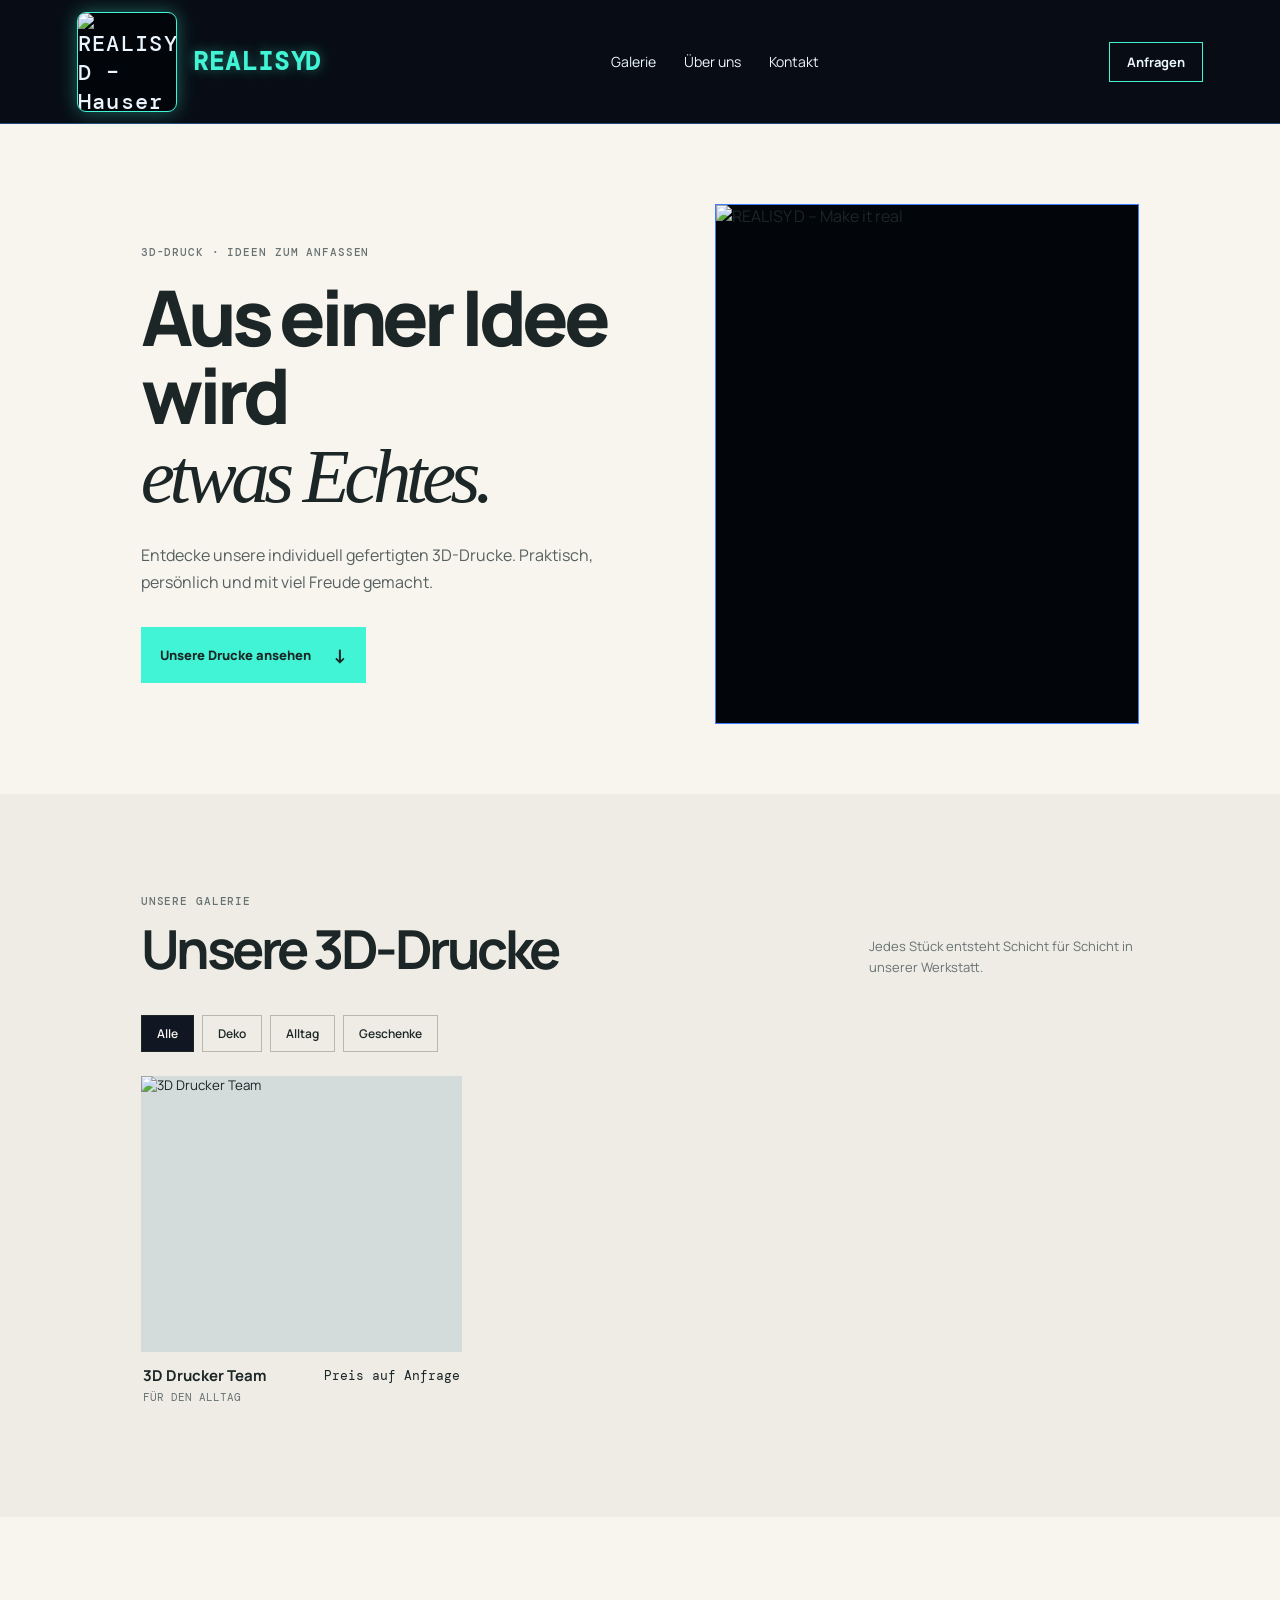
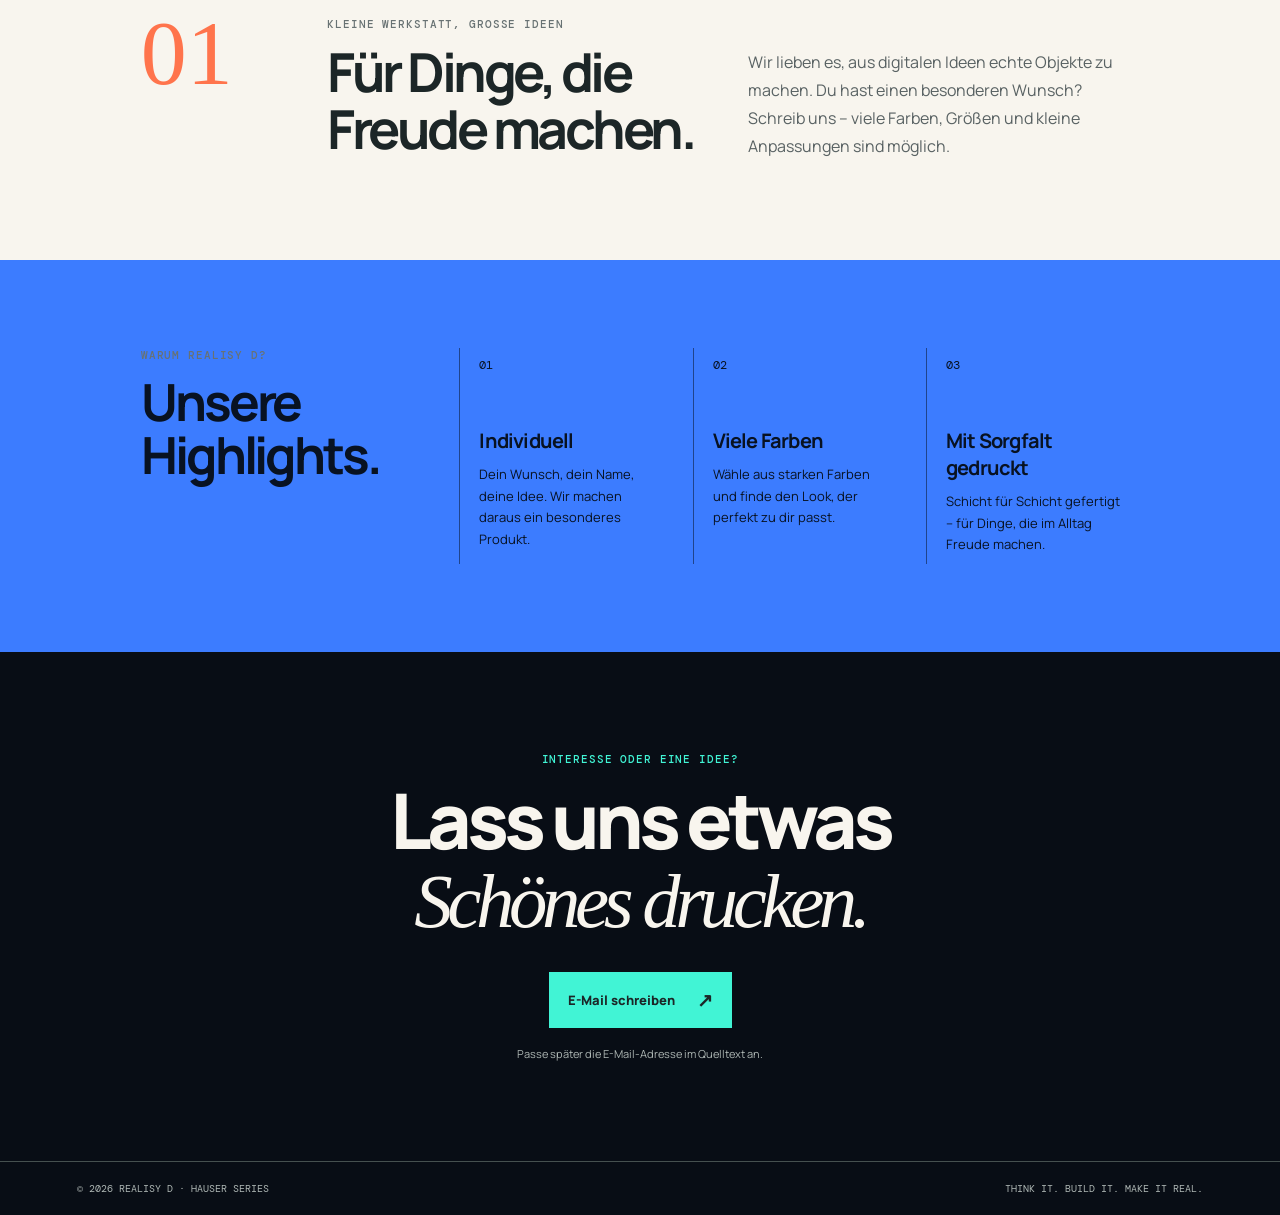
==== index.html @ a0987be8 "Website veröffentlichen" ====
<!doctype html>
<html lang="de">
  <head>
    <meta charset="UTF-8" />
    <meta name="viewport" content="width=device-width, initial-scale=1.0" />
    <meta name="description" content="3D Druck Galerie – handgemachte Ideen, bereit zum Entdecken." />
    <title>REALISY D | Hauser Series</title>
    <link rel="preconnect" href="https://fonts.googleapis.com" />
    <link rel="preconnect" href="https://fonts.gstatic.com" crossorigin />
    <link href="https://fonts.googleapis.com/css2?family=DM+Mono:wght@400;500&family=Manrope:wght@400;500;600;700;800&display=swap" rel="stylesheet" />
    <link rel="stylesheet" href="style.css" />
  </head>
  <body>
    <header class="site-header">
      <a class="brand" href="#start" aria-label="Zur Startseite"><img src="assets/realisy-d-logo.jpeg" alt="REALISY D – Hauser Series" /><span>REALISY<span class="brand-d">D</span></span></a>
      <nav aria-label="Hauptnavigation">
        <a href="#produkte">Galerie</a>
        <a href="#ueber-uns">Über uns</a>
        <a href="#kontakt">Kontakt</a>
      </nav>
      <a class="header-button" href="#kontakt">Anfragen</a>
    </header>

    <main id="start">
      <section class="hero">
        <div class="hero-copy">
          <p class="eyebrow">3D-DRUCK · IDEEN ZUM ANFASSEN</p>
          <h1>Aus einer Idee wird<br /><em>etwas Echtes.</em></h1>
          <p class="intro">Entdecke unsere individuell gefertigten 3D-Drucke. Praktisch, persönlich und mit viel Freude gemacht.</p>
          <a class="button" href="#produkte">Unsere Drucke ansehen <span>↓</span></a>
        </div>
        <div class="hero-art">
          <img src="assets/realisy-d-logo.jpeg" alt="REALISY D – Make it real" />
        </div>
      </section>

      <section id="produkte" class="products section">
        <div class="section-heading">
          <div><p class="eyebrow">UNSERE GALERIE</p><h2>Unsere 3D-Drucke</h2></div>
          <p class="section-note">Jedes Stück entsteht Schicht für Schicht in unserer Werkstatt.</p>
        </div>
        <div class="filter-row" role="group" aria-label="Produkte filtern">
          <button class="filter active" data-filter="alle">Alle</button>
          <button class="filter" data-filter="deko">Deko</button>
          <button class="filter" data-filter="alltag">Alltag</button>
          <button class="filter" data-filter="geschenk">Geschenke</button>
        </div>
        <div id="product-grid" class="product-grid"></div>
        <p id="empty-state" class="empty-state" hidden>Noch keine Produkte in dieser Kategorie.</p>
      </section>

      <section id="ueber-uns" class="story section">
        <div class="story-number">01</div>
        <div><p class="eyebrow">KLEINE WERKSTATT, GROSSE IDEEN</p><h2>Für Dinge, die<br />Freude machen.</h2></div>
        <p>Wir lieben es, aus digitalen Ideen echte Objekte zu machen. Du hast einen besonderen Wunsch? Schreib uns – viele Farben, Größen und kleine Anpassungen sind möglich.</p>
      </section>

      <section class="highlights">
        <div class="highlights-title"><p class="eyebrow">WARUM REALISY D?</p><h2>Unsere Highlights.</h2></div>
        <article><span>01</span><h3>Individuell</h3><p>Dein Wunsch, dein Name, deine Idee. Wir machen daraus ein besonderes Produkt.</p></article>
        <article><span>02</span><h3>Viele Farben</h3><p>Wähle aus starken Farben und finde den Look, der perfekt zu dir passt.</p></article>
        <article><span>03</span><h3>Mit Sorgfalt gedruckt</h3><p>Schicht für Schicht gefertigt – für Dinge, die im Alltag Freude machen.</p></article>
      </section>

      <section id="kontakt" class="contact">
        <p class="eyebrow">INTERESSE ODER EINE IDEE?</p>
        <h2>Lass uns etwas<br /><em>Schönes drucken.</em></h2>
        <a class="button light" href="mailto:deine-email@beispiel.de">E-Mail schreiben <span>↗</span></a>
        <p class="contact-hint">Passe später die E-Mail-Adresse im Quelltext an.</p>
      </section>
    </main>
    <footer><span>© <span id="year"></span> REALISY D · HAUSER SERIES</span><span>THINK IT. BUILD IT. MAKE IT REAL.</span></footer>
    <dialog id="product-dialog"><button class="close-dialog" aria-label="Fenster schließen">×</button><img id="dialog-image" alt="" /><div><p id="dialog-category" class="eyebrow"></p><h2 id="dialog-name"></h2><p id="dialog-description"></p><strong id="dialog-price"></strong></div></dialog>
    <script src="script.js"></script>
  </body>
</html>
---- style.css ----
:root{--ink:#1c2627;--paper:#f8f5ee;--lime:#c8ff55;--orange:#ff744c;--line:#d8d5cc}*{box-sizing:border-box}html{scroll-behavior:smooth}body{margin:0;background:var(--paper);color:var(--ink);font-family:Manrope,Arial,sans-serif}h1,h2,p{margin:0}.site-header{height:78px;padding:0 6vw;display:flex;align-items:center;justify-content:space-between;border-bottom:1px solid var(--line);position:relative;z-index:2}.brand{font-family:"DM Mono",monospace;font-size:16px;font-weight:500;color:var(--ink);text-decoration:none;letter-spacing:-1px}.brand span{color:var(--orange)}nav{display:flex;gap:28px}nav a{color:var(--ink);font-size:14px;text-decoration:none}.header-button{border:1px solid var(--ink);color:var(--ink);padding:10px 17px;text-decoration:none;font-size:13px;font-weight:700}.hero{min-height:600px;padding:80px 11vw 70px;display:grid;grid-template-columns:1.15fr .85fr;align-items:center;overflow:hidden}.eyebrow{font-family:"DM Mono",monospace;font-size:11px;letter-spacing:.08em;font-weight:500;color:#687273}.hero h1,.contact h2{font-size:clamp(44px,6vw,82px);line-height:1.02;letter-spacing:-.065em;margin:19px 0 25px;font-weight:800}.hero em,.contact em{font-family:Georgia,serif;font-weight:400;letter-spacing:-.07em}.intro{max-width:470px;font-size:16px;line-height:1.7;color:#566061}.button{display:inline-flex;gap:22px;align-items:center;margin-top:31px;background:var(--lime);color:var(--ink);padding:15px 19px;text-decoration:none;font-weight:800;font-size:13px}.button span{font-size:19px}.hero-art{position:relative;height:440px;min-width:390px;background:#202b2b;overflow:hidden}.hero-art p{position:absolute;bottom:27px;left:27px;color:var(--lime);font-family:"DM Mono",monospace;font-size:14px;line-height:1.28}.orbit{position:absolute;border:1px solid rgba(200,255,85,.4);border-radius:50%}.orbit-one{height:500px;width:500px;left:-60px;top:-38px}.orbit-two{height:340px;width:340px;left:22px;top:47px;border-color:rgba(255,116,76,.6)}.cube{position:absolute;width:155px;height:155px;top:124px;left:133px;transform:rotate(-24deg) skewY(16deg);background:var(--orange);box-shadow:13px 13px 0 #ba3c27}.cube:after{content:"";position:absolute;inset:25px;border:2px solid #202b2b}.cube i,.cube b,.cube strong{position:absolute;background:var(--lime);display:block}.cube i{height:10px;width:80px;top:32px;left:37px}.cube b{height:10px;width:50px;top:61px;left:52px}.cube strong{height:10px;width:68px;top:90px;left:43px}.section{padding:100px 11vw}.products{background:#eeece5}.section-heading{display:flex;justify-content:space-between;align-items:end}.section-heading h2,.story h2,.qr-section h2{font-size:clamp(35px,4.2vw,57px);letter-spacing:-.065em;line-height:1.05;margin-top:13px}.section-note{max-width:270px;font-size:13px;line-height:1.6;color:#687273}.filter-row{display:flex;gap:8px;margin:38px 0 24px}.filter{background:none;border:1px solid #b8b7b0;padding:9px 15px;font:600 12px Manrope;color:var(--ink);cursor:pointer}.filter.active,.filter:hover{background:var(--ink);color:var(--paper);border-color:var(--ink)}.product-grid{display:grid;grid-template-columns:repeat(3,1fr);gap:18px}.product-card{border:0;background:transparent;text-align:left;padding:0;cursor:pointer;font-family:inherit;color:var(--ink)}.product-image{aspect-ratio:1/.86;display:grid;place-items:center;overflow:hidden;background:#d4dcdb}.product-image img{width:100%;height:100%;object-fit:cover;transition:transform .3s}.product-card:hover img{transform:scale(1.04)}.product-info{display:flex;justify-content:space-between;gap:8px;padding:13px 2px}.product-info h3{font-size:15px;margin:0}.product-info p{font-family:"DM Mono",monospace;font-size:11px;color:#687273;margin-top:4px}.price{font-family:"DM Mono",monospace;font-size:13px;padding-top:2px}.empty-state{color:#687273}.story{display:grid;grid-template-columns:.4fr 1fr 1fr;gap:30px;align-items:start}.story-number{font-family:Georgia,serif;font-size:92px;color:var(--orange);line-height:.8}.story>p{padding-top:31px;font-size:16px;line-height:1.75;color:#596263;max-width:390px}.qr-section{padding:76px 11vw;background:var(--orange);display:grid;grid-template-columns:1fr 290px;align-items:center;gap:80px}.qr-section .eyebrow,.qr-section p{color:#542e26}.qr-section>div>p:not(.eyebrow){max-width:580px;font-size:14px;line-height:1.7;margin:22px 0}.qr-section label{font-size:12px;font-weight:800;display:block;margin-bottom:8px}.url-input{display:flex;max-width:560px}.url-input input{min-width:0;flex:1;border:1px solid var(--ink);border-right:0;padding:13px;font:13px "DM Mono",monospace;background:#ff8d6f}.url-input button{border:1px solid var(--ink);background:var(--ink);color:white;padding:0 14px;font:700 11px Manrope;cursor:pointer}.qr-card{min-height:287px;background:#fffaf0;padding:20px;display:grid;place-items:center;text-align:center}.qr-placeholder{width:200px;height:200px;border:2px dashed #a5a29a;display:grid;place-items:center;align-content:center;gap:7px}.qr-placeholder span{font:700 39px "DM Mono",monospace;color:#a5a29a}.qr-placeholder small{font-size:11px;color:#777}.qr-card img{width:200px;height:200px;image-rendering:pixelated}.download-link{font-size:11px;color:var(--ink);margin-top:12px}.contact{background:var(--ink);color:var(--paper);padding:100px 11vw;text-align:center}.contact .eyebrow{color:var(--lime)}.contact h2{margin:15px 0 0}.light{background:var(--paper);margin-top:31px}.contact-hint{font-size:11px;color:#aeb7b4;margin-top:18px}footer{background:var(--ink);border-top:1px solid #45504f;padding:20px 6vw;color:#aeb7b4;display:flex;justify-content:space-between;font:10px "DM Mono",monospace}dialog{border:0;padding:0;max-width:min(720px,90vw);background:#fffaf0;color:var(--ink);grid-template-columns:1fr 1fr;position:relative}dialog::backdrop{background:rgba(14,23,23,.7)}dialog img{width:100%;height:100%;min-height:330px;object-fit:cover}dialog div{padding:55px 34px 34px}dialog h2{font-size:32px;letter-spacing:-.05em;margin:12px 0}dialog div p:not(.eyebrow){font-size:14px;line-height:1.6;color:#596263;margin-bottom:22px}.close-dialog{position:absolute;right:10px;top:9px;border:0;border-radius:50%;width:31px;height:31px;background:var(--ink);color:white;font-size:24px;cursor:pointer;z-index:1}@media(max-width:700px){.site-header{padding:0 5vw;height:65px}.site-header nav{display:none}.header-button{padding:8px 12px}.hero{padding:60px 7vw;display:block;min-height:0}.hero-art{height:320px;min-width:0;margin-top:46px}.cube{transform:scale(.8) rotate(-24deg) skewY(16deg);left:30%;top:73px}.section{padding:70px 7vw}.section-heading{display:block}.section-note{margin-top:18px}.product-grid{grid-template-columns:repeat(2,1fr);gap:12px}.story{display:block}.story-number{margin-bottom:22px}.story>p{padding-top:20px}.qr-section{padding:65px 7vw;display:block}.qr-card{margin-top:42px;min-height:250px}.url-input input{width:45%}.url-input button{font-size:10px;padding:0 9px}footer{padding:17px 7vw;gap:15px;font-size:8px}dialog{grid-template-columns:1fr}dialog img{min-height:180px;height:230px}dialog div{padding:30px}}
.product-symbol{width:100%;height:100%;display:grid;place-items:center;font-family:Georgia,serif;font-size:clamp(58px,8vw,100px);color:rgba(28,38,39,.76)}
.site-header{background:#080d15;border-color:#264979}.site-header nav a,.header-button{color:#eaf5ff}.header-button{border-color:#41f4d5}.brand{display:flex;align-items:center;gap:9px;color:#eaf5ff;letter-spacing:.06em}.brand img{width:43px;height:43px;object-fit:cover;border-radius:50%;border:1px solid #41f4d5}.brand span{color:#41f4d5}.hero-art{background:#080d15;border:1px solid #3c7cff;box-shadow:16px 16px 0 #3c7cff}.hero-art img{width:100%;height:100%;object-fit:cover}.hero-art .orbit,.hero-art .cube,.hero-art p{display:none}.button{background:#41f4d5}.contact{background:#080d15}.contact .eyebrow{color:#41f4d5}footer{background:#080d15}.filter.active,.filter:hover{background:#101723}.qr-section{background:#3c7cff}.qr-section .eyebrow,.qr-section p{color:#e7efff}
.site-header{height:112px}.brand{gap:16px;font-size:22px}.brand img{width:88px;height:88px;border-radius:9px;border:1px solid #41f4d5;box-shadow:0 0 18px rgba(65,244,213,.38)}@media(max-width:700px){.site-header{height:90px}.brand{gap:10px;font-size:16px}.brand img{width:66px;height:66px}.header-button{font-size:11px}}
.hero-art{display:grid;place-items:center;background:#02050a;box-shadow:none;height:520px}.hero-art img{object-fit:contain;object-position:center}.brand img{object-fit:contain;background:#02050a}.site-header{height:124px}.brand img{width:100px;height:100px}.brand span{font-size:25px;font-weight:700;text-shadow:0 0 12px rgba(65,244,213,.45)}@media(max-width:700px){.site-header{height:96px}.brand img{width:72px;height:72px}.brand span{font-size:17px}.hero-art{height:400px}}
.brand .brand-d{display:inline;margin-left:-.07em;color:#41f4d5}
.highlights{background:#3c7cff;color:#081222;padding:88px 11vw;display:grid;grid-template-columns:1.4fr repeat(3,1fr);gap:20px}.highlights-title{padding-right:28px}.highlights h2{font-size:clamp(34px,4vw,54px);letter-spacing:-.06em;line-height:1.02;margin-top:13px}.highlights article{border-left:1px solid rgba(8,18,34,.52);padding:4px 19px 8px}.highlights article span{font:12px "DM Mono",monospace}.highlights h3{font-size:20px;margin:53px 0 10px;letter-spacing:-.04em}.highlights article p{font-size:13px;line-height:1.65;max-width:200px}@media(max-width:700px){.highlights{padding:60px 7vw;display:block}.highlights-title{margin-bottom:35px}.highlights article{padding:17px 0 20px 18px;margin-top:0}.highlights h3{margin:15px 0 7px}}
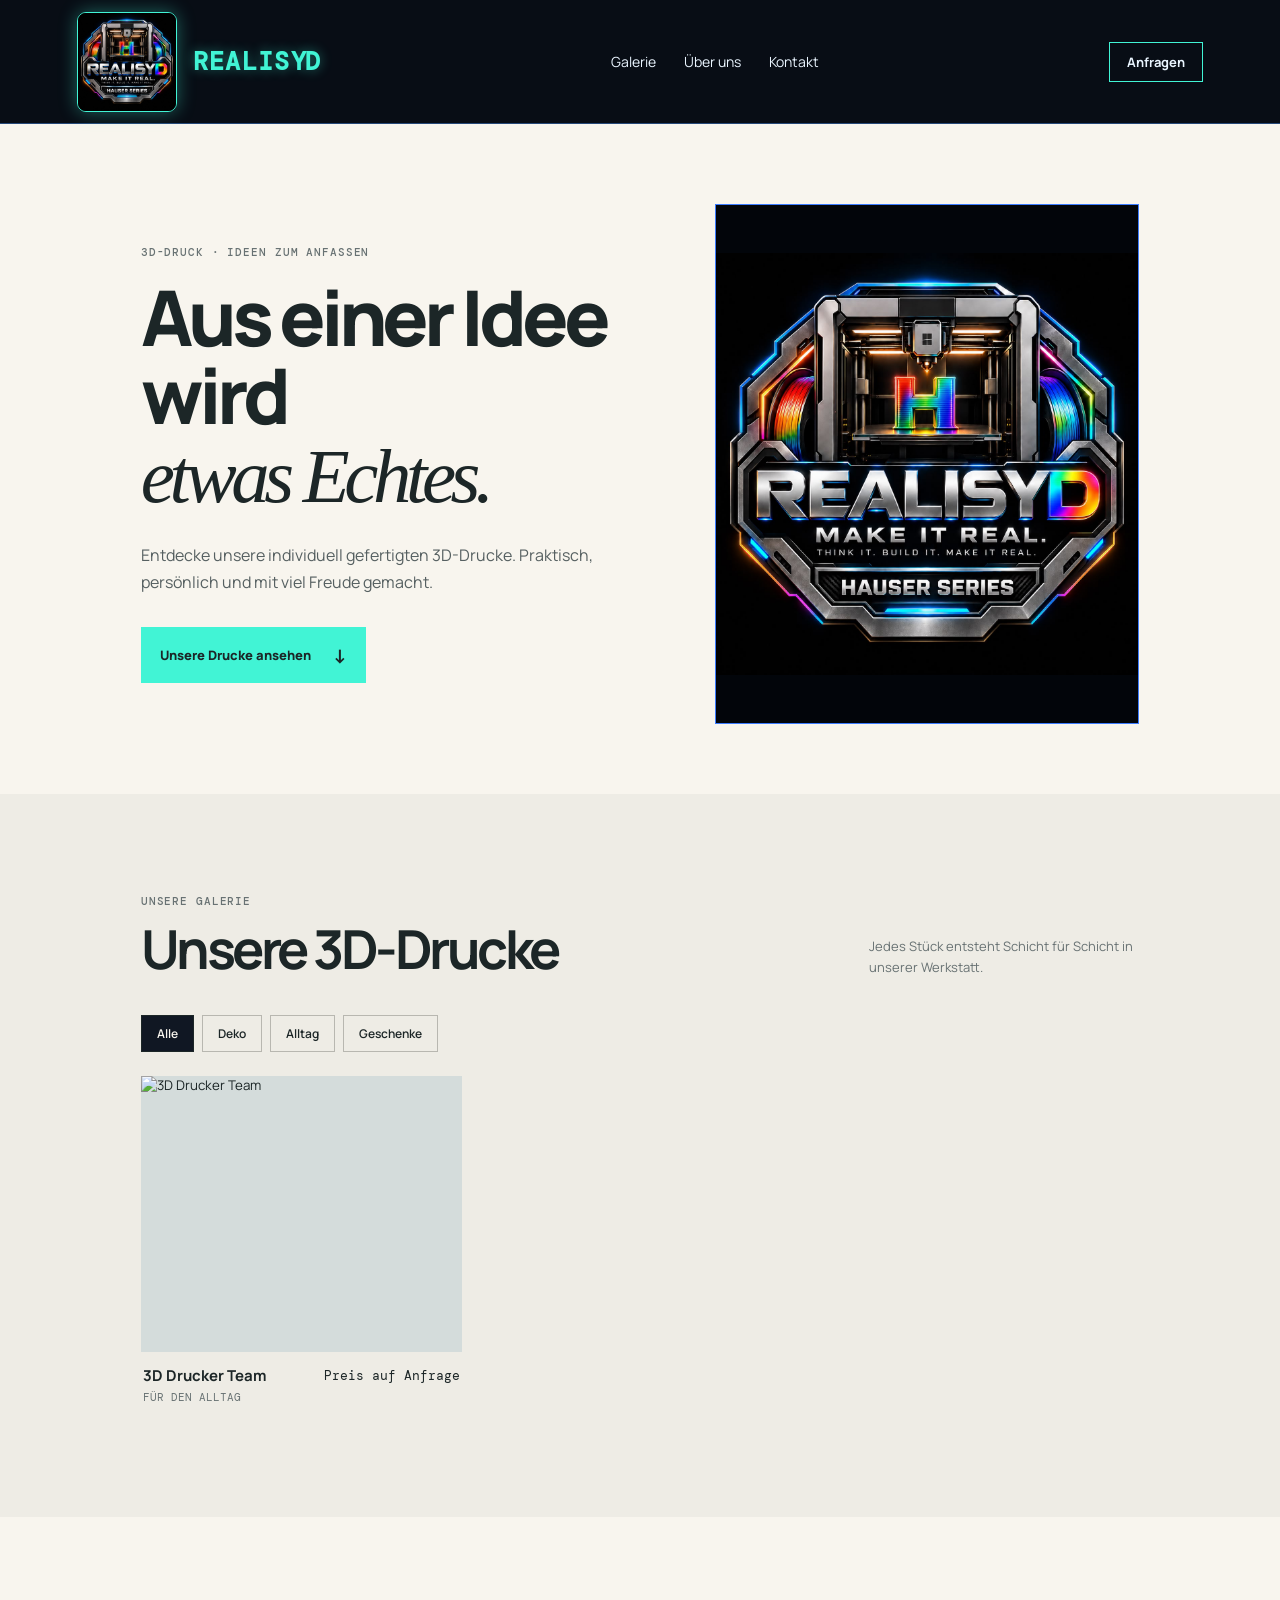
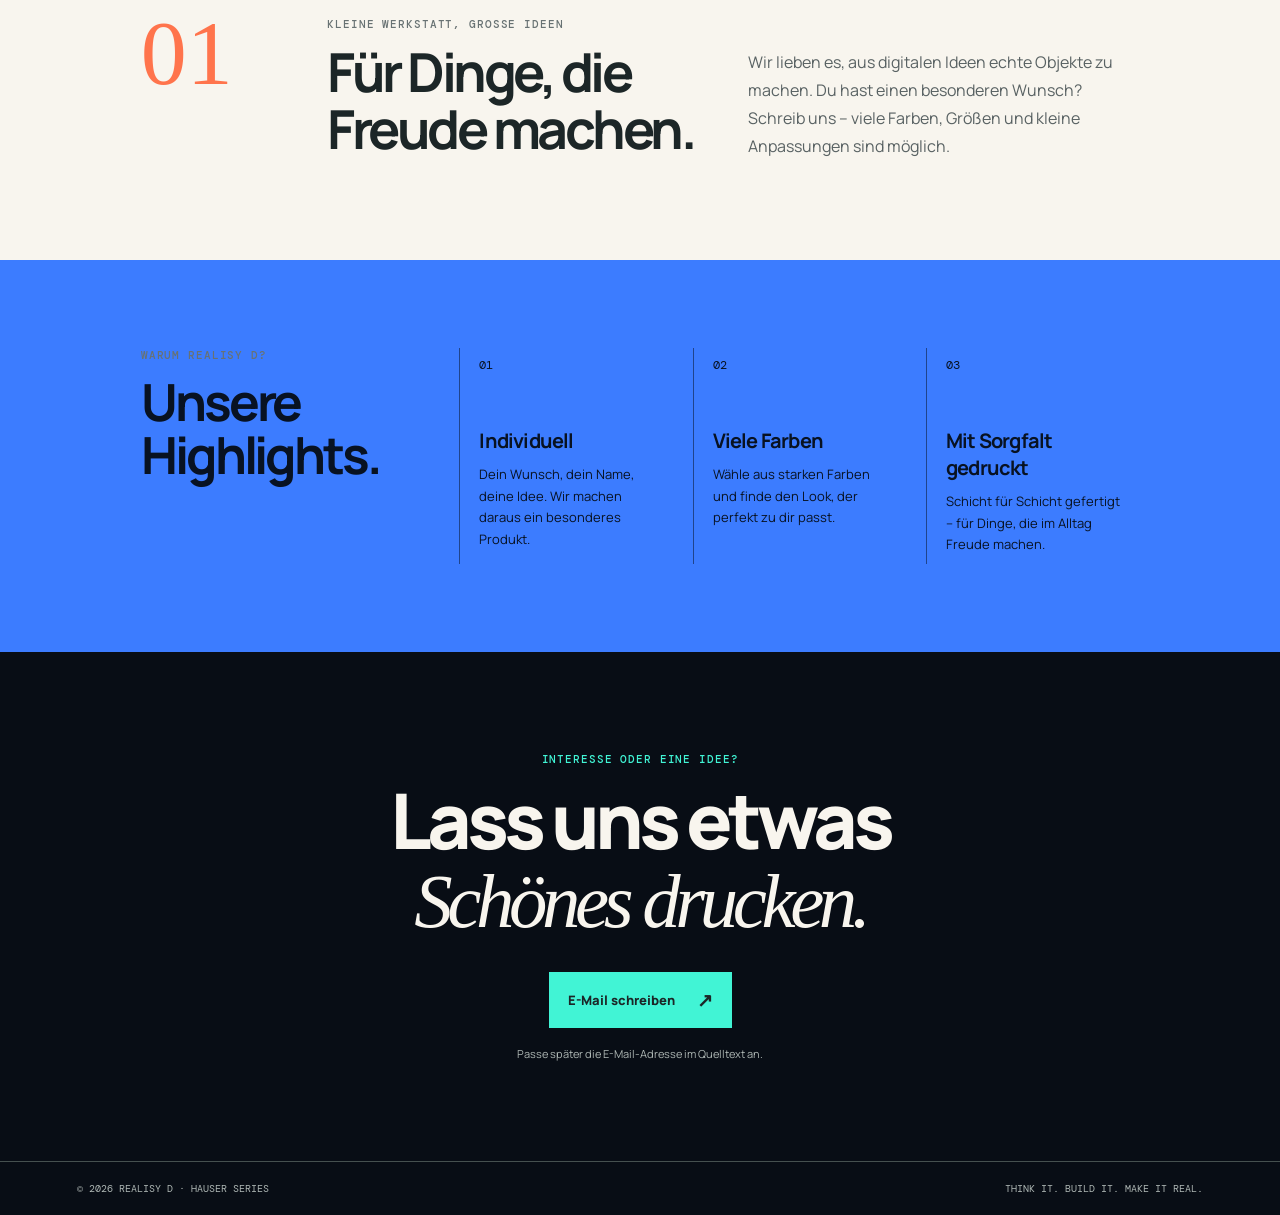
==== commit 592e9f13: "Bildpfade korrigieren" ====
--- a/index.html
+++ b/index.html
@@ -12,7 +12,7 @@
   </head>
   <body>
     <header class="site-header">
-      <a class="brand" href="#start" aria-label="Zur Startseite"><img src="assets/realisy-d-logo.jpeg" alt="REALISY D – Hauser Series" /><span>REALISY<span class="brand-d">D</span></span></a>
+      <a class="brand" href="#start" aria-label="Zur Startseite"><img src="realisy-d-logo.jpeg" alt="REALISY D – Hauser Series" /><span>REALISY<span class="brand-d">D</span></span></a>
       <nav aria-label="Hauptnavigation">
         <a href="#produkte">Galerie</a>
         <a href="#ueber-uns">Über uns</a>
@@ -30,7 +30,7 @@
           <a class="button" href="#produkte">Unsere Drucke ansehen <span>↓</span></a>
         </div>
         <div class="hero-art">
-          <img src="assets/realisy-d-logo.jpeg" alt="REALISY D – Make it real" />
+          <img src="realisy-d-logo.jpeg" alt="REALISY D – Make it real" />
         </div>
       </section>
 
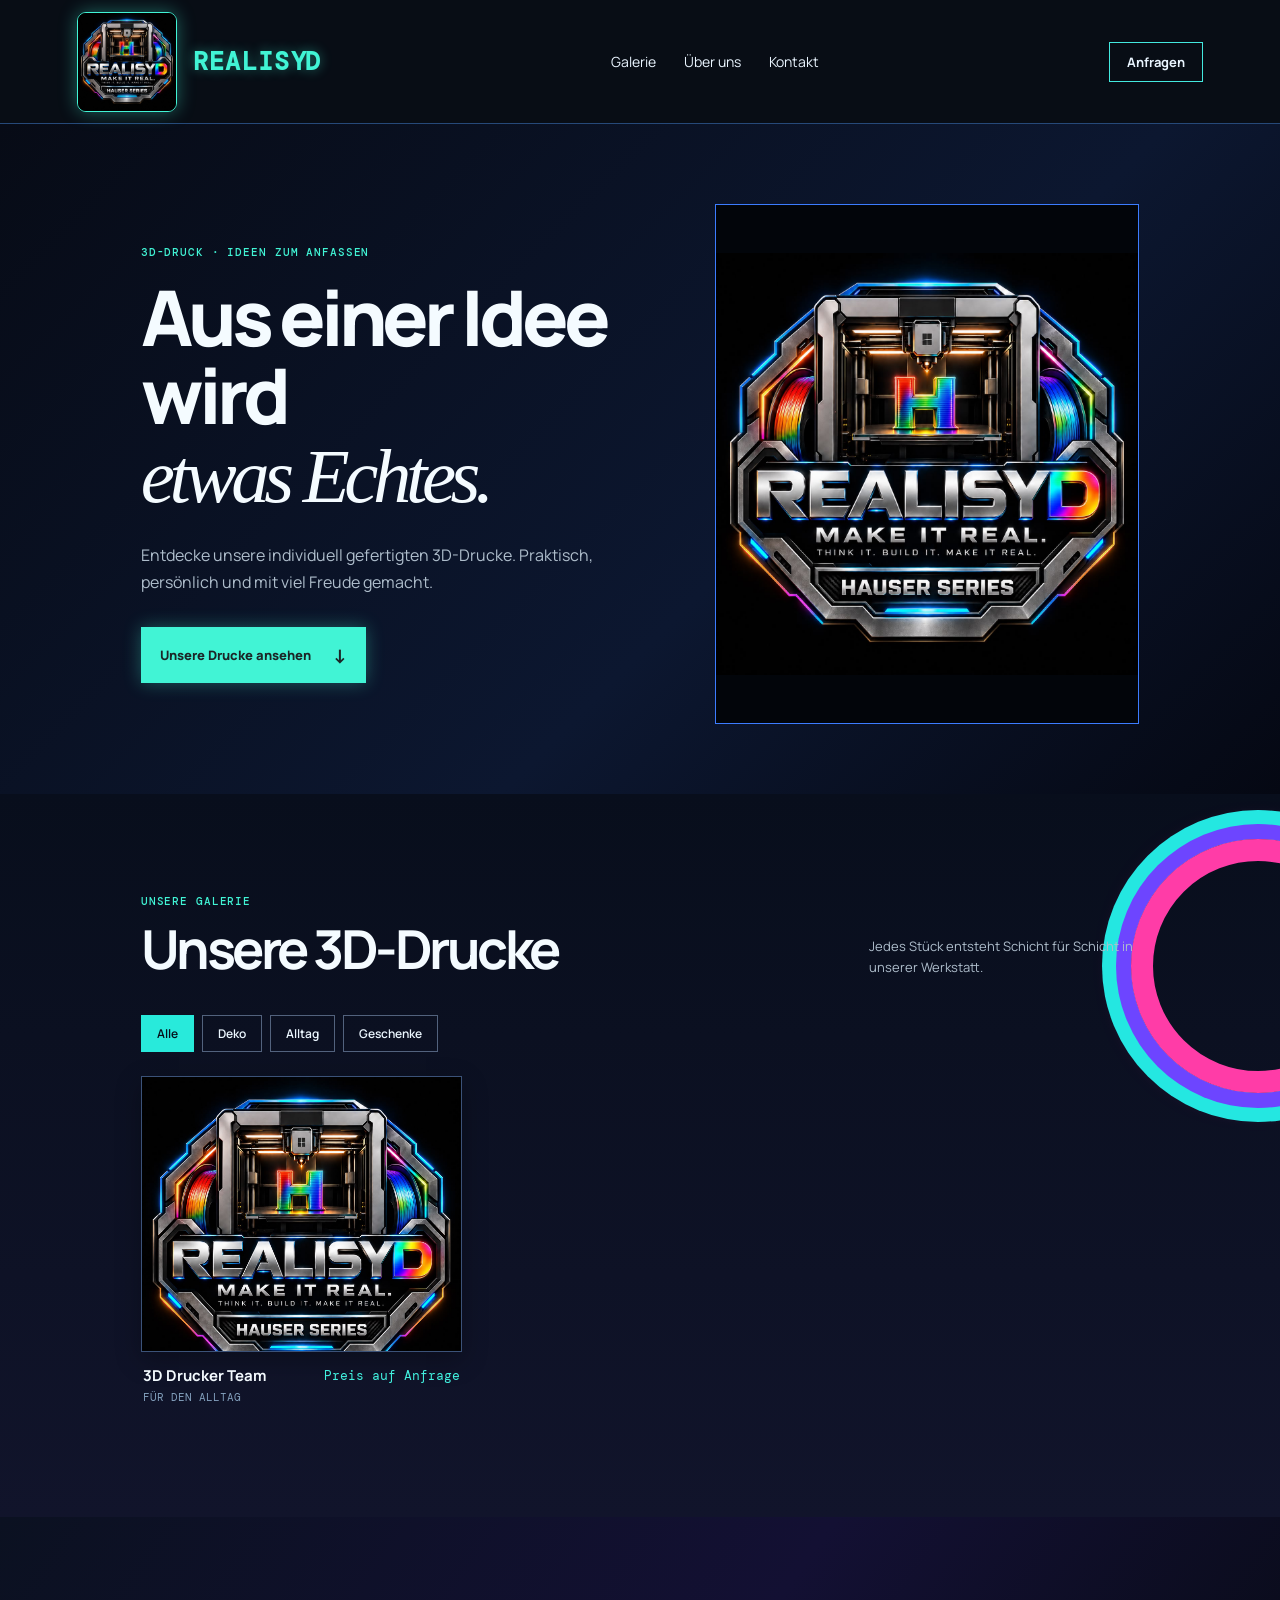
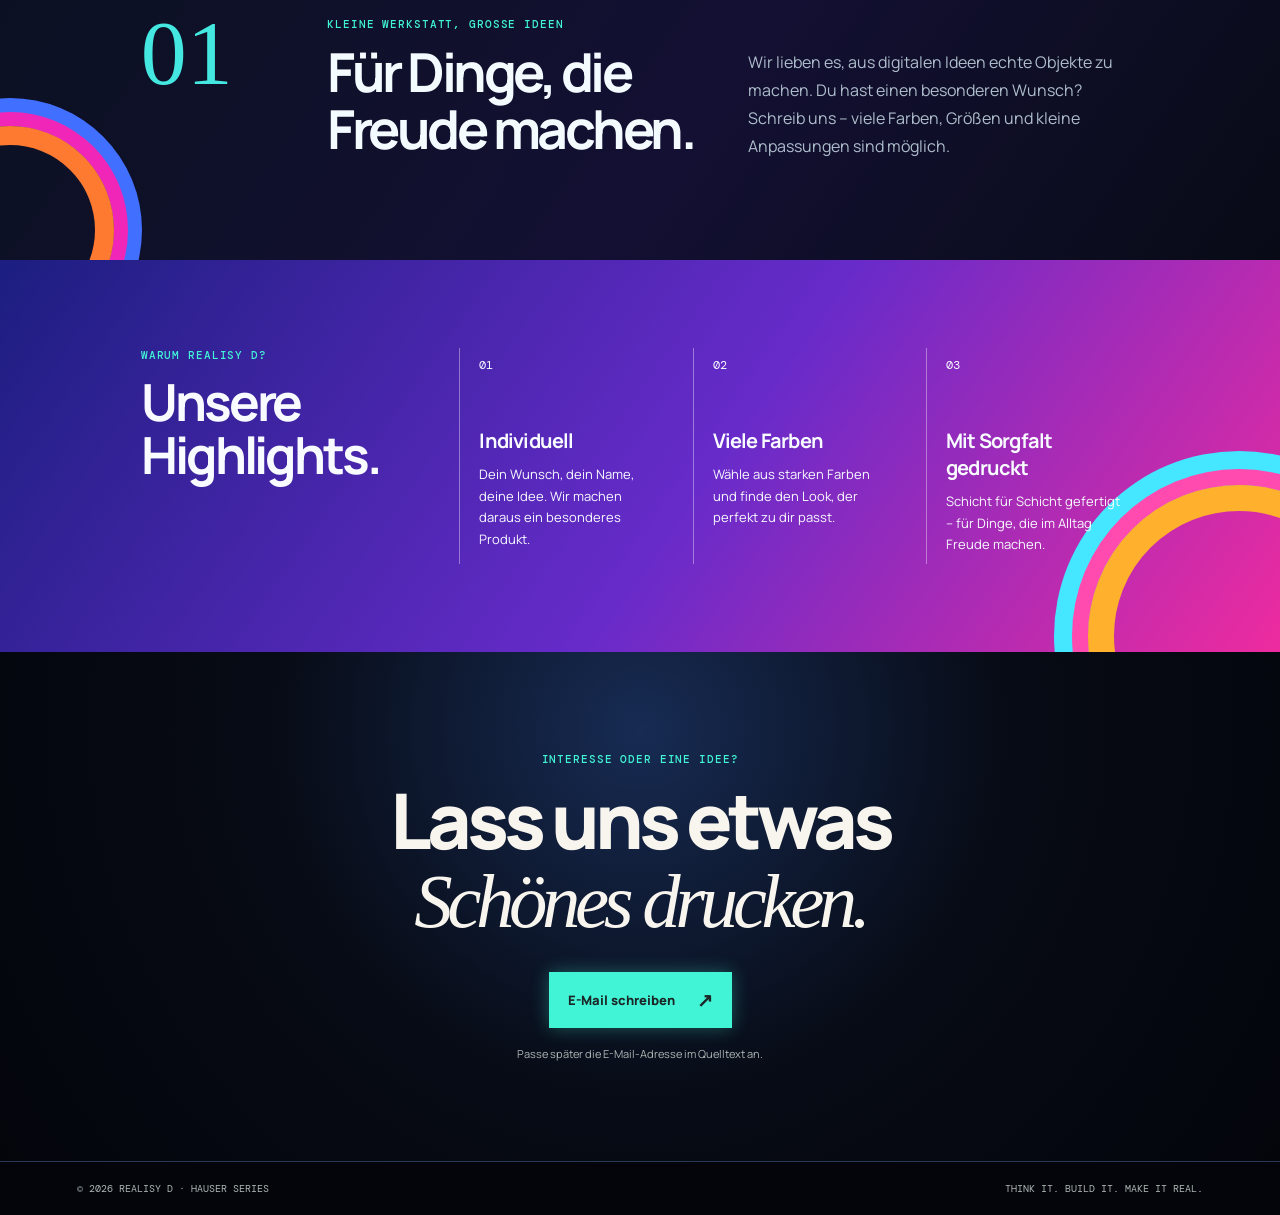
==== commit 3fb4026a: "Neues Design sofort laden" ====
--- a/index.html
+++ b/index.html
@@ -8,7 +8,7 @@
     <link rel="preconnect" href="https://fonts.googleapis.com" />
     <link rel="preconnect" href="https://fonts.gstatic.com" crossorigin />
     <link href="https://fonts.googleapis.com/css2?family=DM+Mono:wght@400;500&family=Manrope:wght@400;500;600;700;800&display=swap" rel="stylesheet" />
-    <link rel="stylesheet" href="style.css" />
+    <link rel="stylesheet" href="style.css?v=neon-filament-1" />
   </head>
   <body>
     <header class="site-header">
--- a/style.css
+++ b/style.css
@@ -5,3 +5,8 @@
 .hero-art{display:grid;place-items:center;background:#02050a;box-shadow:none;height:520px}.hero-art img{object-fit:contain;object-position:center}.brand img{object-fit:contain;background:#02050a}.site-header{height:124px}.brand img{width:100px;height:100px}.brand span{font-size:25px;font-weight:700;text-shadow:0 0 12px rgba(65,244,213,.45)}@media(max-width:700px){.site-header{height:96px}.brand img{width:72px;height:72px}.brand span{font-size:17px}.hero-art{height:400px}}
 .brand .brand-d{display:inline;margin-left:-.07em;color:#41f4d5}
 .highlights{background:#3c7cff;color:#081222;padding:88px 11vw;display:grid;grid-template-columns:1.4fr repeat(3,1fr);gap:20px}.highlights-title{padding-right:28px}.highlights h2{font-size:clamp(34px,4vw,54px);letter-spacing:-.06em;line-height:1.02;margin-top:13px}.highlights article{border-left:1px solid rgba(8,18,34,.52);padding:4px 19px 8px}.highlights article span{font:12px "DM Mono",monospace}.highlights h3{font-size:20px;margin:53px 0 10px;letter-spacing:-.04em}.highlights article p{font-size:13px;line-height:1.65;max-width:200px}@media(max-width:700px){.highlights{padding:60px 7vw;display:block}.highlights-title{margin-bottom:35px}.highlights article{padding:17px 0 20px 18px;margin-top:0}.highlights h3{margin:15px 0 7px}}
+.brand .brand-d{display:inline;margin-left:-.07em;color:#41f4d5}
+
+/* REALISY D – Neon-Werkstatt-Look */
+body{background:#050813;color:#f1f8ff;background-image:radial-gradient(circle at 12% 8%,rgba(32,93,255,.22),transparent 24rem),radial-gradient(circle at 89% 63%,rgba(255,31,174,.13),transparent 25rem)}
+.hero,.products,.story{position:relative;overflow:hidden;background:transparent}.hero{background:linear-gradient(135deg,#070b16 0%,#0c1730 60%,#050813 100%)}.hero h1,.section-heading h2,.story h2{color:#f4fbff}.hero .intro,.section-note,.story>p{color:#aebdcb}.eyebrow{color:#41f4d5}.products{background:linear-gradient(180deg,#080e1c,#11142b)}.story{background:linear-gradient(125deg,#0b1121,#131033 55%,#080b16)}.products:before,.story:after{content:"";position:absolute;border-radius:50%;pointer-events:none}.products:before{width:210px;height:210px;right:-105px;top:45px;border:22px solid #ff3ca7;box-shadow:0 0 0 15px #6d45ff,0 0 0 29px #24e7e1,0 0 32px #ff3ca7}.story:after{width:170px;height:170px;left:-94px;bottom:-74px;border:19px solid #ff7a31;box-shadow:0 0 0 14px #ef26b7,0 0 0 28px #416fff,0 0 25px #ff7a31}.products>*,.story>*{position:relative;z-index:1}.products .section-note{color:#aebdcb}.filter{border-color:#52627d;color:#ecf7ff}.filter.active,.filter:hover{background:#28eadb;color:#06111b;border-color:#28eadb}.product-card{color:#f4fbff}.product-image{background:#111c32;border:1px solid #3b5278;box-shadow:0 8px 24px rgba(0,0,0,.28)}.product-info p{color:#83a0bd}.price{color:#42f1df}.story-number{color:#44e8e0}.highlights{background:linear-gradient(125deg,#1c1e80,#672bca 55%,#ee2b9f);color:#f8fbff;position:relative;overflow:hidden}.highlights:after{content:"";position:absolute;width:250px;height:250px;right:-110px;bottom:-135px;border:26px solid #ffb12e;border-radius:50%;box-shadow:0 0 0 16px #ff4ab0,0 0 0 34px #45e6ff}.highlights>*{position:relative;z-index:1}.highlights article{border-color:rgba(255,255,255,.38)}.contact{background:radial-gradient(circle at 50% 15%,#172b53 0,#070b15 48%,#03050b 100%)}footer{background:#03050b;border-color:#263a58}.header-button{border-color:#43e9df}.button{box-shadow:0 0 18px rgba(65,244,213,.32)}
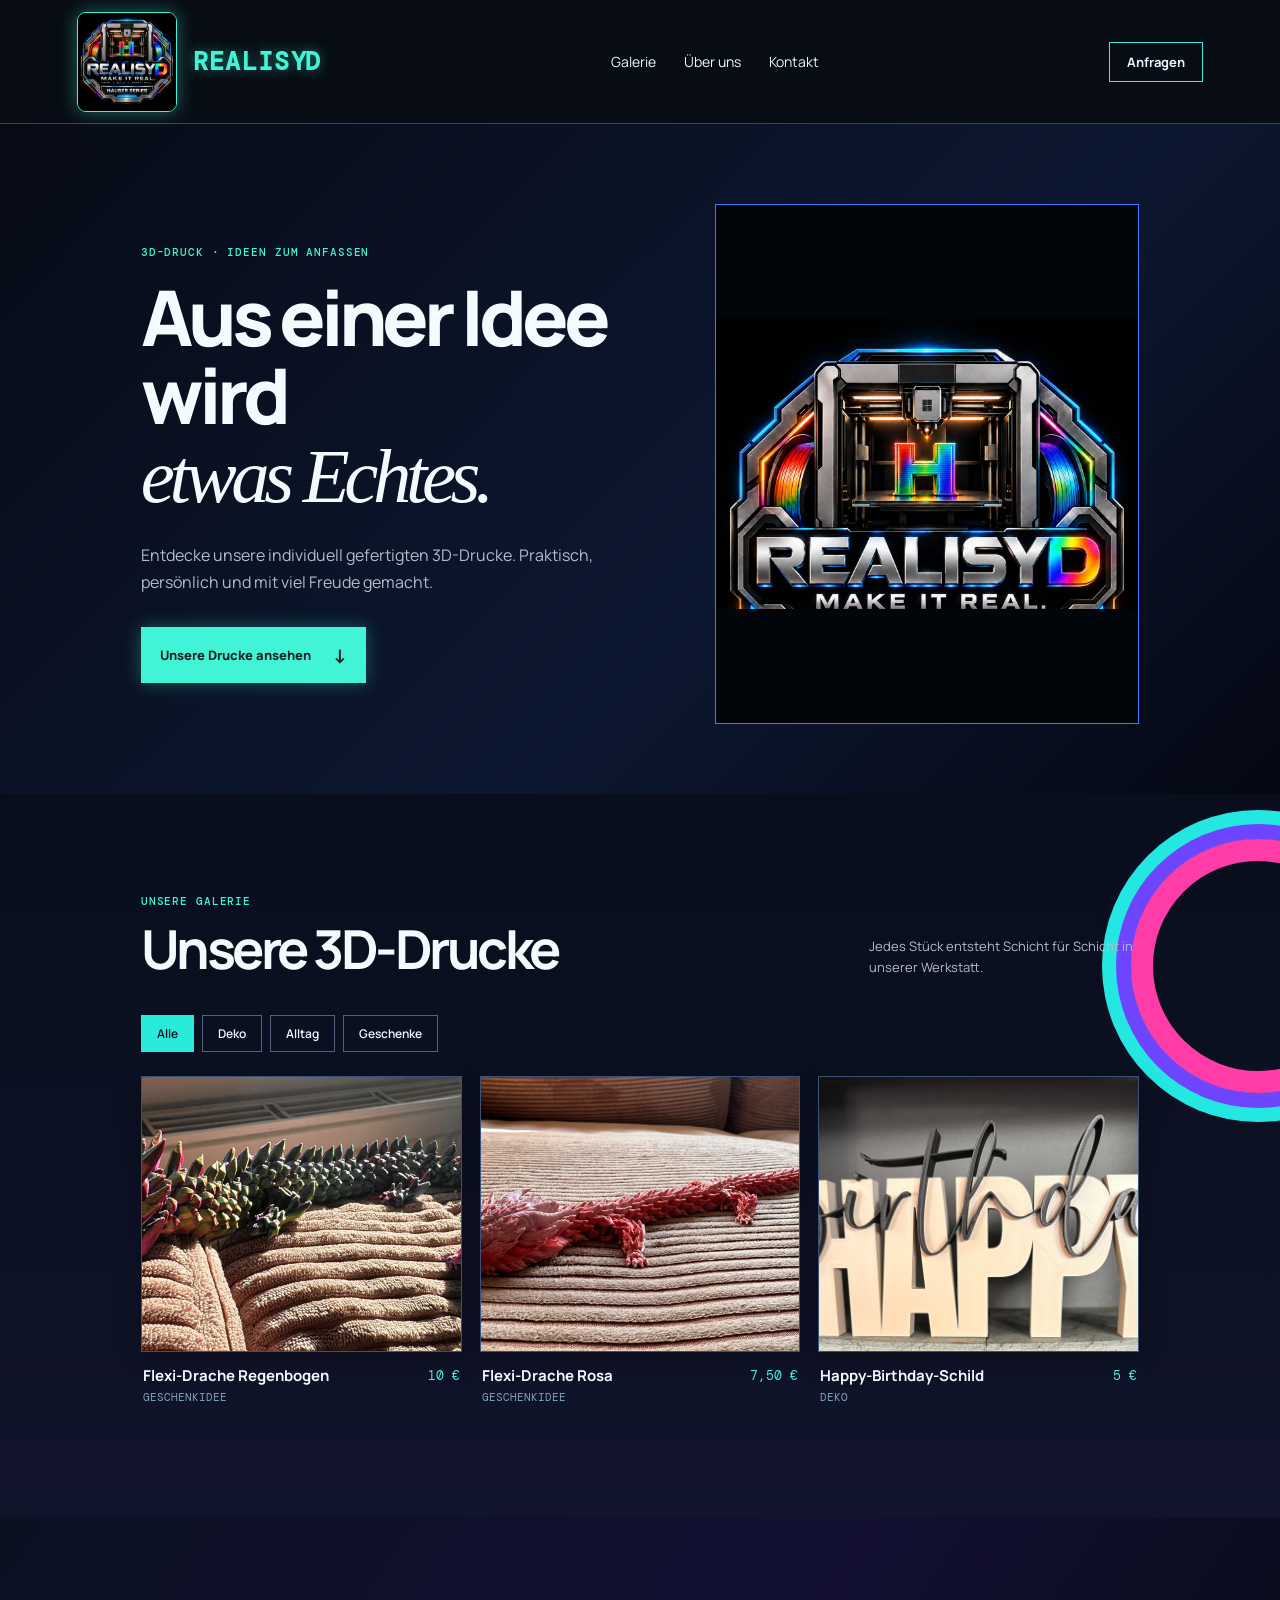
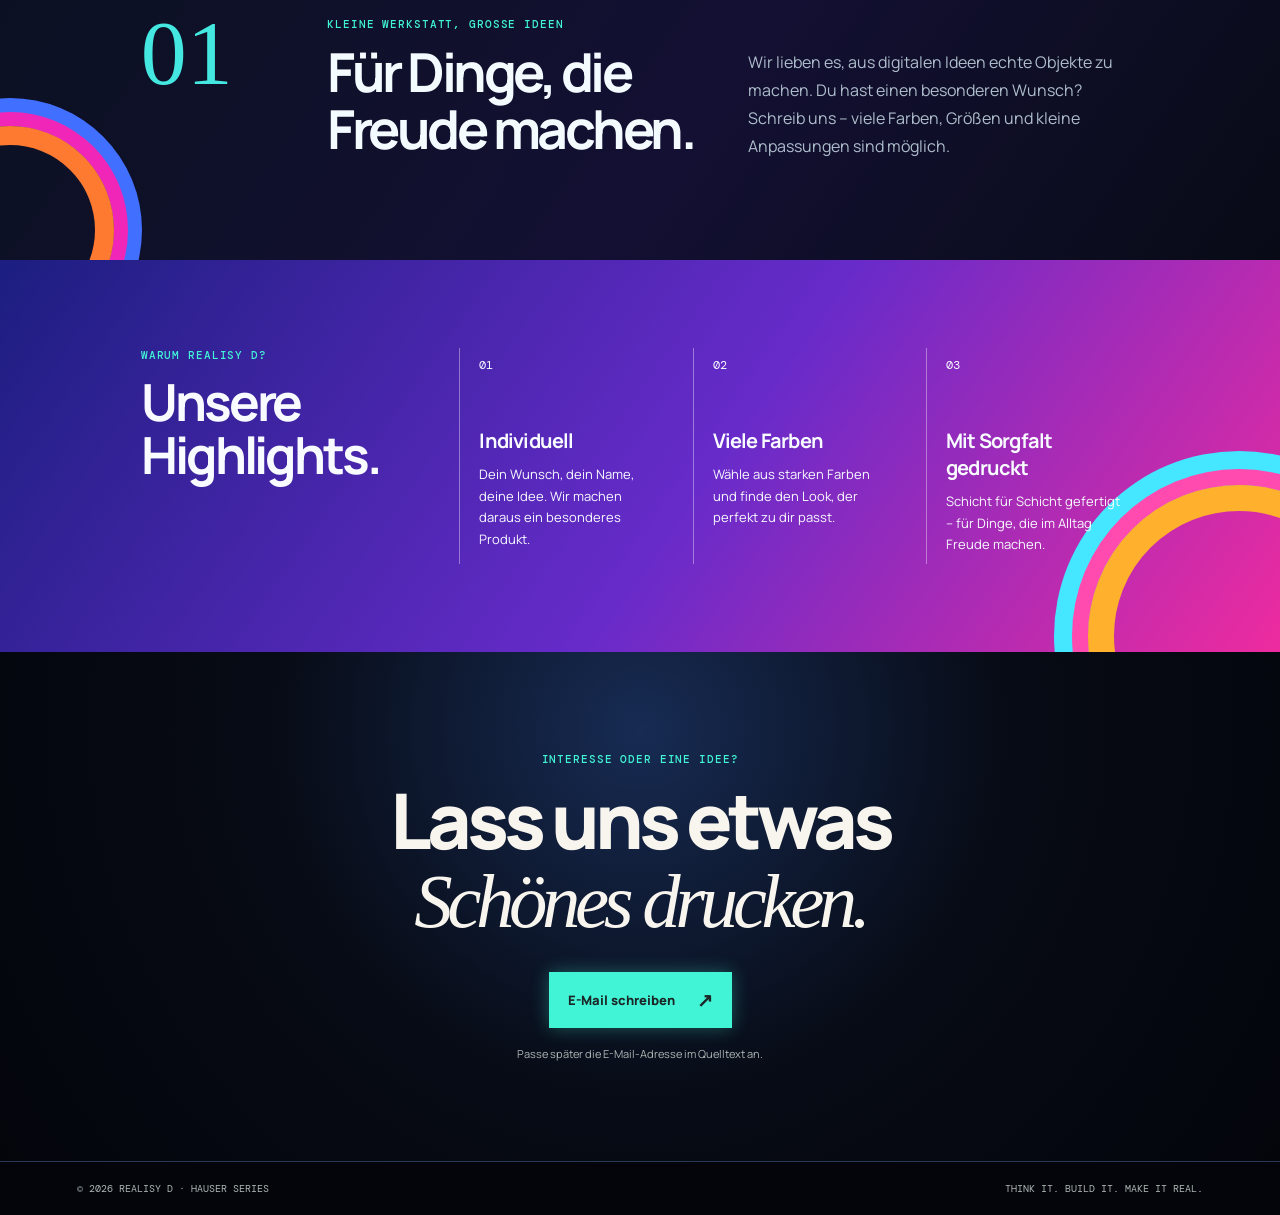
==== commit 964b9185: "Logo ohne Hauser Series verwenden" ====
--- a/index.html
+++ b/index.html
@@ -30,7 +30,7 @@
           <a class="button" href="#produkte">Unsere Drucke ansehen <span>↓</span></a>
         </div>
         <div class="hero-art">
-          <img src="realisy-d-logo.jpeg" alt="REALISY D – Make it real" />
+          <img src="realisyd-logo-ohne-hauser.png" alt="REALISY D – Make it real" />
         </div>
       </section>
 
--- a/style.css
+++ b/style.css
@@ -10,3 +10,4 @@
 /* REALISY D – Neon-Werkstatt-Look */
 body{background:#050813;color:#f1f8ff;background-image:radial-gradient(circle at 12% 8%,rgba(32,93,255,.22),transparent 24rem),radial-gradient(circle at 89% 63%,rgba(255,31,174,.13),transparent 25rem)}
 .hero,.products,.story{position:relative;overflow:hidden;background:transparent}.hero{background:linear-gradient(135deg,#070b16 0%,#0c1730 60%,#050813 100%)}.hero h1,.section-heading h2,.story h2{color:#f4fbff}.hero .intro,.section-note,.story>p{color:#aebdcb}.eyebrow{color:#41f4d5}.products{background:linear-gradient(180deg,#080e1c,#11142b)}.story{background:linear-gradient(125deg,#0b1121,#131033 55%,#080b16)}.products:before,.story:after{content:"";position:absolute;border-radius:50%;pointer-events:none}.products:before{width:210px;height:210px;right:-105px;top:45px;border:22px solid #ff3ca7;box-shadow:0 0 0 15px #6d45ff,0 0 0 29px #24e7e1,0 0 32px #ff3ca7}.story:after{width:170px;height:170px;left:-94px;bottom:-74px;border:19px solid #ff7a31;box-shadow:0 0 0 14px #ef26b7,0 0 0 28px #416fff,0 0 25px #ff7a31}.products>*,.story>*{position:relative;z-index:1}.products .section-note{color:#aebdcb}.filter{border-color:#52627d;color:#ecf7ff}.filter.active,.filter:hover{background:#28eadb;color:#06111b;border-color:#28eadb}.product-card{color:#f4fbff}.product-image{background:#111c32;border:1px solid #3b5278;box-shadow:0 8px 24px rgba(0,0,0,.28)}.product-info p{color:#83a0bd}.price{color:#42f1df}.story-number{color:#44e8e0}.highlights{background:linear-gradient(125deg,#1c1e80,#672bca 55%,#ee2b9f);color:#f8fbff;position:relative;overflow:hidden}.highlights:after{content:"";position:absolute;width:250px;height:250px;right:-110px;bottom:-135px;border:26px solid #ffb12e;border-radius:50%;box-shadow:0 0 0 16px #ff4ab0,0 0 0 34px #45e6ff}.highlights>*{position:relative;z-index:1}.highlights article{border-color:rgba(255,255,255,.38)}.contact{background:radial-gradient(circle at 50% 15%,#172b53 0,#070b15 48%,#03050b 100%)}footer{background:#03050b;border-color:#263a58}.header-button{border-color:#43e9df}.button{box-shadow:0 0 18px rgba(65,244,213,.32)}
+.hero-art img,.product-image img[src*="realisy-d-logo"],.product-image img[src*="3-d-drucker-team"]{object-fit:contain!important;background:#02050a}
